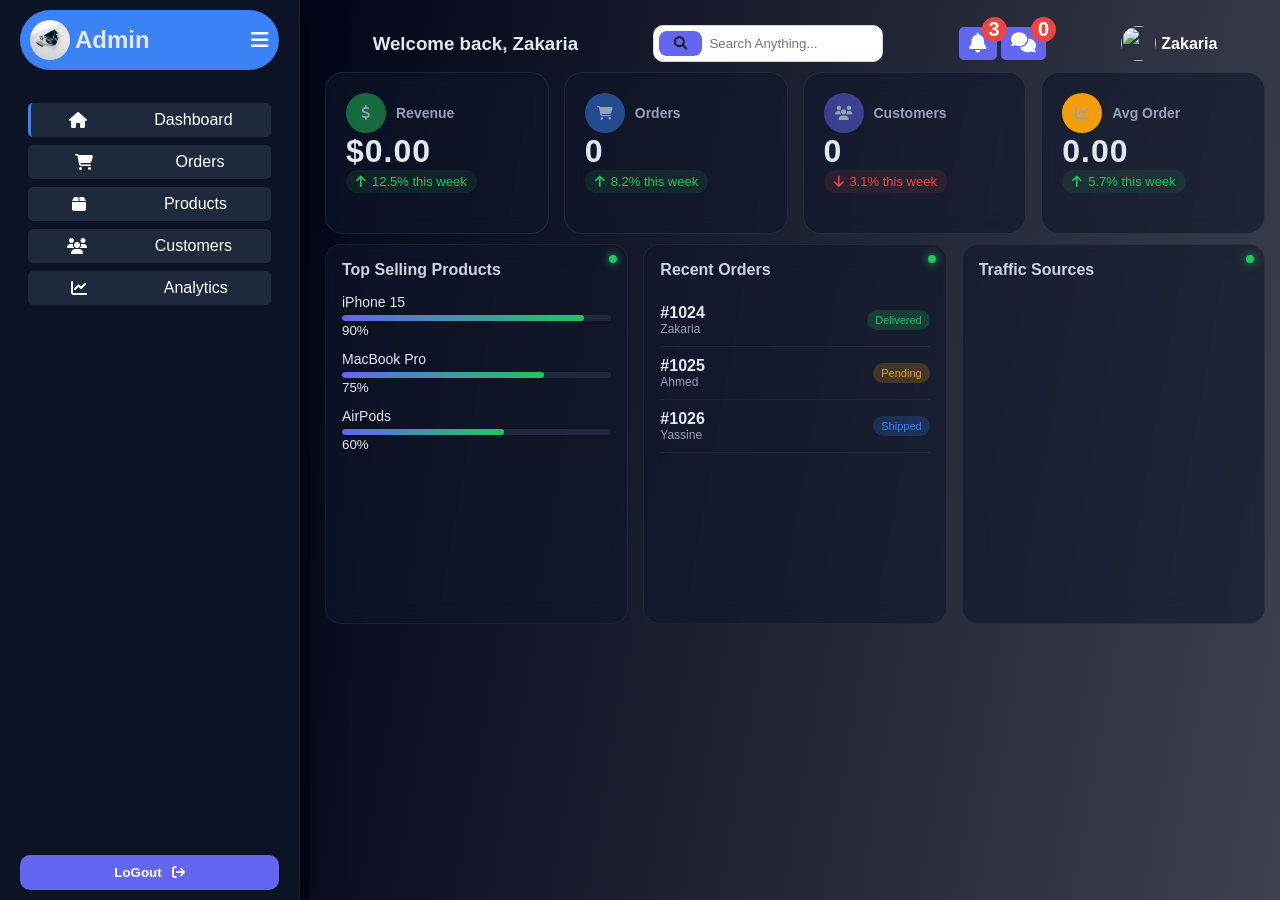
==== dashboard.html @ 1eeadce0 "Add files via upload" ====
<!DOCTYPE html>
<html lang="en">
<head>
  <meta charset="UTF-8" />
  <title>Dashboard</title>
  <link rel="stylesheet" href="css/dashboard.css" />
  <link rel="stylesheet" href="https://cdnjs.cloudflare.com/ajax/libs/font-awesome/6.5.0/css/all.min.css">
</head>
<body>

<div class="dashboard">

  <!-- Sidebar -->
  <aside class="sidebar">
    <div class="top-sidebar">
      <h2 class="logo">
        <a href="dashboard.html">
          <img src="assest/banner/christopher-gower-_aXa21cf7rY-unsplash.jpg" alt="">
        </a><span>Admin</span>
      </h2>
      <button id="toggle-btn">
        <i class="fa-solid fa-bars"></i>
      </button>
    </div>
    <ul>
      <li><a href="dashboard.html" class="active">
        <i class="fa-solid fa-house"></i> <span>Dashboard</span>
      </a></li>
      <li><a href="">
        <i class="fa-solid fa-cart-shopping"></i> <span>Orders</span></li>
      </a>
      <li>
        <a href=""><i class="fa-solid fa-box"></i> <span>Products</span></a>
      </li>
      <li>
        <a href=""><i class="fa-solid fa-users"></i> <span>Customers</span></a>
      </li>
      <li>
        <a href=""><i class="fa-solid fa-chart-line"></i> <span>Analytics</span></a>
      </li>
    </ul>
    <button class="logout">
      <a href="index.html">
        <span> LoGout</span>
        <i class="fa fa-sign-out" aria-hidden="true"></i>
      </a>
    </button>
  </aside>

  <!-- Main -->
  <main class="main">

    <!-- Topbar -->
    <div class="topbar">
      <h3>Welcome back, Zakaria</h3>
        <div class="content-search">
          <button class="btn-search">
            <i class="fa fa-search"></i>
          </button>
          <input type="text" placeholder="Search Anything..." />
      </div>
      <div class="content-buttons">
        <button id="fa-bell">
          <i class="fas fa-bell"></i>
          <span class="num-btn">3</span>
        </button>
        <button id="fa-comments">
          <!-- <i class="fa-solid fa-message"></i> أيقونة رسالة عادية -->
          <i class="fa-solid fa-comments"></i> <!-- أيقونة محادثات متعددة -->
          <span class="num-btn">0</span>
        </button>
      </div>
      <div class="user">
        <img src="assest/banner/photo-1607082350899-7e105aa886ae.jpeg" width="50px" alt="">
        <span>Zakaria</span>
      </div>
    </div>

    <!-- cards -->
    <div class="cards">

    <!-- Revenue -->
    <div class="card delay-1">
      <div class="card-top">
        <div class="card-title">
          <div class="icon green">
            <i class="fa-solid fa-dollar-sign"></i>
          </div>
          <span>Revenue</span>
        </div>
      </div>
    
      <h1 id="revenue">$0</h1>
    
      <div class="card-bottom">
        <span class="trend up">
          <i class="fa-solid fa-arrow-up"></i> 12.5% this week
        </span>
        <canvas class="mini-chart"></canvas>
      </div>
    </div>
  
    <!-- Orders -->
    <div class="card delay-2">
      <div class="card-top">
        <div class="card-title">
          <div class="icon blue">
            <i class="fa-solid fa-cart-shopping"></i>
          </div>
          <span>Orders</span>
        </div>
      </div>
    
      <h1 id="orders">0</h1>
    
      <div class="card-bottom">
        <span class="trend up">
          <i class="fa-solid fa-arrow-up"></i> 8.2% this week
        </span>
        <canvas class="mini-chart"></canvas>
      </div>
    </div>
  
    <!-- Customers -->
    <div class="card delay-3">
      <div class="card-top">
        <div class="card-title">
          <div class="icon purple">
            <i class="fa-solid fa-users"></i>
          </div>
          <span>Customers</span>
        </div>
      </div>
    
      <h1 id="customers">0</h1>
    
      <div class="card-bottom">
        <span class="trend down">
          <i class="fa-solid fa-arrow-down"></i> 3.1% this week
        </span>
        <canvas class="mini-chart"></canvas>
      </div>
    </div>
  
    <!-- Avg -->
    <div class="card delay-4">
      <div class="card-top">
        <div class="card-title">
          <div class="icon orange">
            <i class="fa-solid fa-chart-line"></i>
          </div>
          <span>Avg Order</span>
        </div>
      </div>
    
      <h1 id="avg">0</h1>
    
      <div class="card-bottom">
        <span class="trend up">
          <i class="fa-solid fa-arrow-up"></i> 5.7% this week
        </span>
        <canvas class="mini-chart"></canvas>
      </div>
    </div>
  
  </div>

  <!-- Analytics Section -->
<div class="analytics">

  <!-- Top Selling Products -->
  <div class="widget delay-1">
    <h3>Top Selling Products</h3>

    <div class="product">
      <span>iPhone 15</span>
      <div class="bar"><div style="width: 90%"></div></div>
      <small>90%</small>
    </div>

    <div class="product">
      <span>MacBook Pro</span>
      <div class="bar"><div style="width: 75%"></div></div>
      <small>75%</small>
    </div>

    <div class="product">
      <span>AirPods</span>
      <div class="bar"><div style="width: 60%"></div></div>
      <small>60%</small>
    </div>
  </div>

  <!-- Recent Orders -->
  <div class="widget delay-2">
    <h3>Recent Orders</h3>

    <div class="order">
      <div>
        <strong>#1024</strong>
        <p>Zakaria</p>
      </div>
      <span class="status delivered">Delivered</span>
    </div>

    <div class="order">
      <div>
        <strong>#1025</strong>
        <p>Ahmed</p>
      </div>
      <span class="status pending">Pending</span>
    </div>

    <div class="order">
      <div>
        <strong>#1026</strong>
        <p>Yassine</p>
      </div>
      <span class="status shipped">Shipped</span>
    </div>
  </div>

  <!-- Traffic Sources -->
  <div class="widget delay-3">
    <h3>Traffic Sources</h3>

    <canvas id="trafficChart"></canvas>
  </div>

</div>

  </main>
</div>

<script src="https://cdn.jsdelivr.net/npm/chart.js"></script>
<script src="js/dashboard.js"></script>

</body>
</html>
---- css/dashboard.css ----
:root {
  --bg: #020617;
  --surface: #0f172a;
  --surface-2: #1e293b;

  --text: #e2e8f0;
  --muted: #94a3b8;

  --primary: #6366f1;
  --primary-light: #818cf8;

  --green: #22c55e;

  --red: #ef4444;

  --orange: #f59e0b;

  --blue: #3b82f6;

  --glow-purple: rgba(99,102,241,0.5);
  --glow-blue: rgba(59,130,246,0.5);
  --glow-green: rgba(34,197,94,0.5);

  --grad-1: linear-gradient(135deg, #6366f1, #8b5cf6);
  --grad-2: linear-gradient(135deg, #3b82f6, #06b6d4);
  --grad-3: linear-gradient(135deg, #22c55e, #4ade80);
  --grad-4: linear-gradient(135deg, #f59e0b, #f97316);

  --radius: 15px;
}

* {
  margin: 0;
  padding: 0;
  box-sizing: border-box;
  font-family: sans-serif;
}

body {
  background: var(--bg);
  color: var(--text);
  overflow-x: hidden;
}

.dashboard {
  display: flex;
  height: 100vh;
  overflow: hidden;
  gap: 10px;
}

/* Sidebar */
.sidebar {
  display: flex;
  flex-direction: column;
  width: 300px;
  backdrop-filter: blur(12px);
  background: rgba(15, 23, 42, 0.8);
  border-right: 1px solid rgba(255,255,255,0.05);
  box-shadow: 0 0 40px rgba(0,0,0,0.4);
  padding: 10px 20px;
  transition: 0.5s;
}

.sidebar.closed {
  width: 130px;
}

.top-sidebar {
    display: flex;
    justify-content: space-between;
    background: var(--blue);
    padding: 10px;
    border-radius: 50px;
}

.logo {
    display: flex;
    justify-content: space-between;
    align-items: center;
    width: 50px;
}

.logo a {
    display: flex;
    align-items: center;
}

.logo img {
    width: 40px;
    height: 40px;
    border-radius: 50%;
    margin-right: 5px;
    transition: 0.3s;
}

.logo img:hover {
    box-shadow: 0 0 30px #8b5cf6;
}

/* زر */
#toggle-btn {
  background: none;
  border: none;
  color: white;
  font-size: 20px;
  cursor: pointer;
}

/* اخفاء النص */
.sidebar.closed .logo span {
    display: none;
}

.sidebar.closed li span {
  display: none;
}

.sidebar ul {
    margin-top: 25px;
    cursor: pointer;
}

.sidebar ul li {
    list-style: none;
}

.sidebar ul li a{
    display: flex;
    justify-content: space-around;
    align-items: center;
    text-decoration: none;
    background: var(--surface-2);
    color: white;
    padding: 8px 5px;
    border-radius: 5px;
    margin: 8px;
    transition:all 0.5s;
    cursor: pointer;
}

.sidebar ul li a:hover {
    box-shadow: 0 0 10px #8b5cf6;
    background: var(--grad-1);
}

li a.active{
    border-left: 3px solid #3b82f6;
}

.logout {
    background-color: transparent;
    border: none;
    margin-top: auto;
}

.logout a{
    display: flex;
    align-items: center;
    justify-content: center;
    text-decoration: none;
    gap: 10px;
    align-items: center;
    background: var(--primary);
    border: none;
    padding: 10px 20px;
    border-radius: 10px;
    font-weight: bold;
    color: white;
    cursor: pointer;
    transition: 0.5s;
}

.logout a:hover {
    background: var(--red);
    transform: translateY(-2px);
    box-shadow: 0 0 10px #06b6d4;
}

.logout a:active {
    transform: scale(0.95);
}

/* Main */
.main {
    width: 100%;
    background: linear-gradient(100deg,#020617, rgba(255, 255, 255, 0.237));
    padding-bottom: 20px;
    flex: 1;
    overflow-y: auto;
    padding: 15px;
}

.topbar {
    display: flex;
    align-items: center;
    justify-content: space-around;
    height: fit-content;
    padding: 10px;
    width: 100%;
}

.content-search {
    display: flex;
    background-color: #fff;
    border-radius: 10px;
    padding: 5px 5px;
    padding-right: 10px;
    border: 1px solid #d1d5db;
    width: 25%;
    transition: all .5s ease;
}

.content-search:active {
    box-shadow: 0 0 0 3px rgba(6, 182, 212, 0.3);
    outline: 2px solid #06b6d4;
    
    outline-offset: 2px;
}

.content-search input {
    border: none;
    outline: none;
    width: 100%;
    padding-left: 5px;
    border-radius: 5px;
}

.content-search button {
    background-color: var(--primary);
    padding: 5px 15px;
    border: none;
    border-radius: 8px;
    cursor: pointer;
    margin-right: 2px;
    transition: 0.3s ease;
}

.content-search button:active {
    transform: scale(0.95);
    color: white;
}

.content-search button:hover {
    background: #818cf8;
}

.user {
    display: flex;
    align-items: center;
    width: fit-content;
    font-weight: bold;
    color: white;
}

.user img {
    width: 35px;
    height: 35px;
    border-radius: 50%;
    margin-right: 5px;
}

.content-buttons button {
    position: relative;
    background: #6366f1;
    color: white;
    border: none;
    padding: 5px 10px;
    border-radius: 5px;
    font-weight: bold;
    font-size: 20px;
    transition: 0.3s;
    cursor: pointer;
}

.content-buttons button:hover {
    background: var(--glow-purple);
    box-shadow: 0 0 4px 1px #fff;
}

.num-btn {
    position: absolute;
    top: -10px;
    right: -10px;
    background-color: var(--red);
    border: none;
    display: flex;
    justify-content: center;
    align-items: center;
    width: 25px;
    height: 25px;
    border-radius: 50%;
    z-index: 1;
}

/* Cards */
.cards {
  display: grid;
  grid-template-columns: repeat(auto-fit, minmax(220px, 1fr));
  gap: 15px;
}

.card {
  background: linear-gradient(145deg, #0f172a, #0b1220);
  border: 1px solid rgba(255,255,255,0.05);
  border-radius: 18px;
  padding: 20px;
  position: relative;
  transition: 0.3s;
  overflow: hidden;
  background: rgba(15, 23, 42, 0.6);
  backdrop-filter: blur(10px);
  border: 1px solid rgba(255,255,255,0.08);

  opacity: 0;
  transform: translateY(30px);

  animation: fadeUp 0.6s ease forwards;
}

.card:hover {
  transform: translateY(-8px) scale(1.02);
  box-shadow: 0 0 25px rgba(99,102,241,0.25);
  opacity: 0.8;
  transition: 0.3s ease;
}

.delay-1 { animation-delay: 0.1s; }
.delay-2 { animation-delay: 0.2s; }
.delay-3 { animation-delay: 0.3s; }
.delay-4 { animation-delay: 0.4s}

@keyframes fadeUp {
  to {
    opacity: 1;
    transform: translateY(0);
  }
}

.card-top {
  display: flex;
  justify-content: space-between;
  align-items: center;
}

.card-title {
  display: flex;
  align-items: center;
  gap: 10px;
  font-weight: bold;
  color: var(--muted);
}

.card-title span {
  font-size: 14px;
  color: var(--muted);
}

.card h1 {
  font-size: 32px;
  font-weight: bold;
  letter-spacing: 1px;
}

.icon {
  display: flex;
  justify-content: center;
  align-items: center;
  width: 40px;
  height: 40px;
  aspect-ratio: 1 / 1;
  border-radius: 50%;
  font-size: 14px;
}

.icon.green { background: var(--glow-green);}
.icon.blue {background: var(--glow-blue);}
.icon.purple { background: var(--glow-purple);}
.icon.orange { background: var(--orange);}

.card-bottom {
  display: flex;
  flex-direction: column;
  gap: 10px;
}

.trend {
  display: flex;
  align-items: center;
  gap: 6px;
  font-size: 13px;
  padding: 4px 10px;
  border-radius: 20px;
  width: fit-content;
}

.trend.up {
  background: rgba(34,197,94,0.1);
  color: var(--green);
}

.trend.down {
  background: rgba(239,68,68,0.1);
  color: var(--red);
}

.mini-chart {
  width: 100%;
  height: 10px;
  opacity: 0.8;
}

/* analytics */

.analytics {
  display: grid;
  grid-template-columns: repeat(auto-fit, minmax(280px, 1fr));
  gap: 15px;

  margin-top: 10px;
  align-items: stretch;
}

/* widget box */
.widget {
  position: relative;
  background: rgba(15, 23, 42, 0.6);
  backdrop-filter: blur(12px);
  border: 1px solid rgba(255,255,255,0.06);
  border-radius: 16px;
  overflow: hidden;

  height: 380px;
  overflow: hidden;
  padding: 16px;
  display: flex;
  flex-direction: column;

  transition: transform 0.3s ease, box-shadow 0.3s ease, border-color 0.3s ease;
  animation: fadeUp 0.6s ease forwards;
}

.delay-1 { animation-delay: 0.1s; }
.delay-2 { animation-delay: 0.2s; }
.delay-3 { animation-delay: 0.3s; }
.delay-4 { animation-delay: 0.4s}

@keyframes fadeUp {
  to {
    opacity: 1;
    transform: translateY(0);
  }
}

.widget:hover {
  transform: translateY(-6px);
  box-shadow: 0 10px 30px rgba(99,102,241,0.25);
  border-color: rgba(99,102,241,0.4);
}

.widget-header {
  display: flex;
  justify-content: space-between;
  align-items: center;

  margin-bottom: 12px;
}

.widget-body {
  display: flex;
  flex-direction: column;
  overflow-y: auto;
  padding-right: 5px;
  gap: 10px;
  flex: 1;
}

.widget::before {
  content: "";
  position: absolute;
  top: 10px;
  right: 10px;

  width: 8px;
  height: 8px;
  border-radius: 50%;

  background: var(--green);
  box-shadow: 0 0 10px var(--green);
}

.widget.loading {
  opacity: 0.6;
  pointer-events: none;
}

.widget.empty {
  display: flex;
  align-items: center;
  justify-content: center;
  color: var(--muted);
}

/* title */
.widget h3 {
  margin-bottom: 15px;
  font-size: 16px;
  color: #cbd5e1;
}

/* PRODUCTS */
.product {
  margin-bottom: 12px;
}

.product span {
  font-size: 14px;
  display: block;
  margin-bottom: 5px;
}

.bar {
  height: 6px;
  background: #1e293b;
  border-radius: 10px;
  overflow: hidden;
}

.bar div {
  height: 100%;
  background: linear-gradient(90deg, #6366f1, #22c55e);
  border-radius: 10px;
    transition: width 0.5s ease;
}

/* ORDERS */
.order {
  display: flex;
  justify-content: space-between;
  align-items: center;
  padding: 10px 0;
  border-bottom: 1px solid rgba(255,255,255,0.05);
  min-height: 50px;
}

.order p {
  font-size: 12px;
  color: #94a3b8;
}

.status {
  font-size: 11px;
  padding: 4px 8px;
  border-radius: 12px;
}

.delivered {
  background: rgba(34,197,94,0.2);
  color: #22c55e;
}

.pending {
  background: rgba(245,158,11,0.2);
  color: #f59e0b;
}

.shipped {
  background: rgba(59,130,246,0.2);
  color: #3b82f6;
}
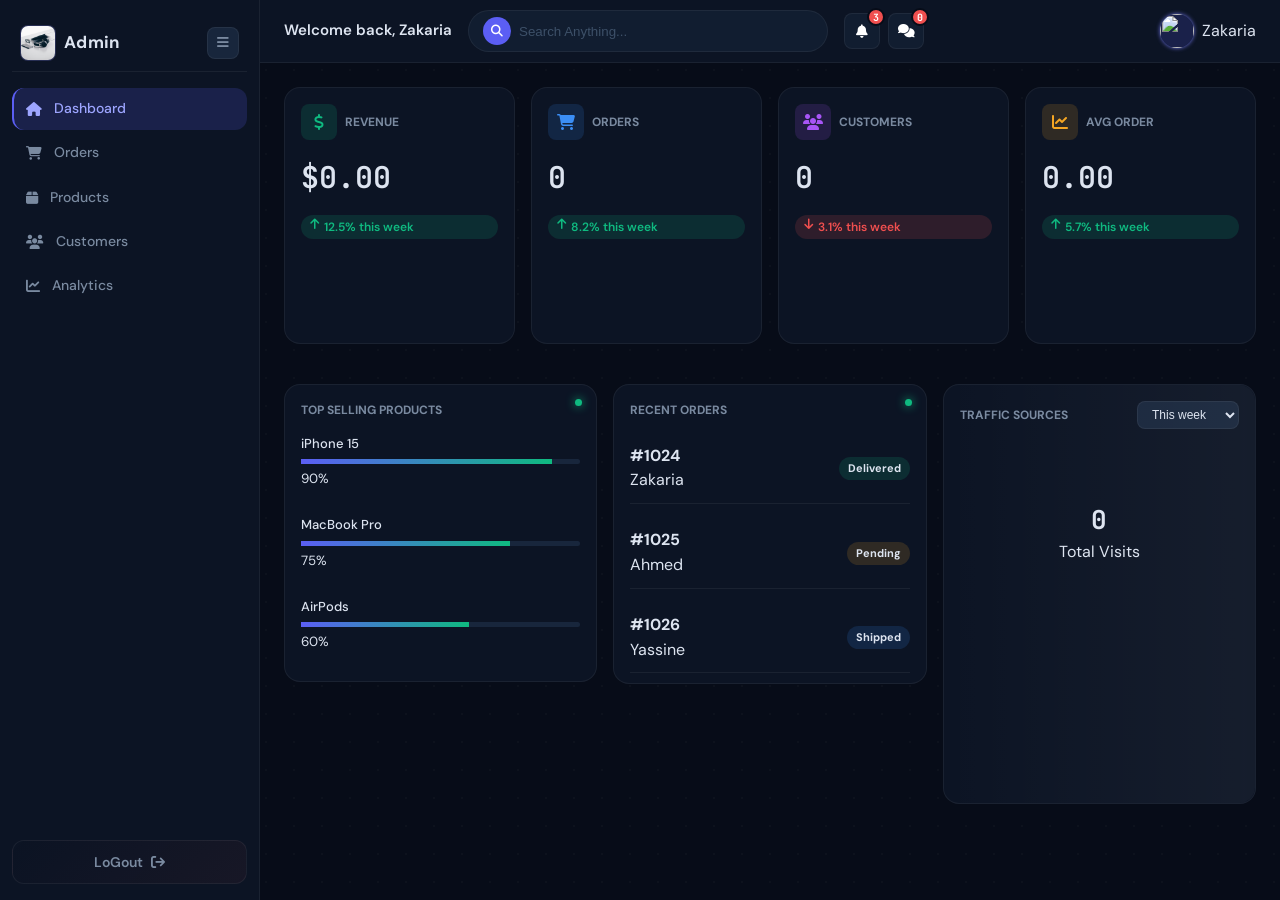
==== commit 3b7eeda2: "Add files via upload" ====
--- a/dashboard.html
+++ b/dashboard.html
@@ -3,7 +3,16 @@
 <head>
   <meta charset="UTF-8" />
   <title>Dashboard</title>
-  <link rel="stylesheet" href="css/dashboard.css" />
+  <link rel="stylesheet" href="css/01-design-tokens.css">
+  <link rel="stylesheet" href="css/02-reset-base.css">
+  <link rel="stylesheet" href="css/03-layout-sidebar.css">
+  <link rel="stylesheet" href="css/04-topbar-main.css">
+  <link rel="stylesheet" href="css/06-animations.css">
+  <link rel="stylesheet" href="css/07-cards.css">
+  <link rel="stylesheet" href="css/08-analytics.css">
+  <link rel="stylesheet" href="css/09-widget-products-orders.css">
+  <link rel="stylesheet" href="css/10-traffic-widget.css">
+  <link rel="stylesheet" href="css/11-responsive.css">
   <link rel="stylesheet" href="https://cdnjs.cloudflare.com/ajax/libs/font-awesome/6.5.0/css/all.min.css">
 </head>
 <body>
@@ -122,7 +131,7 @@
     </div>
   
     <!-- Customers -->
-    <div class="card delay-3">
+    <div class="card delay-3" >
       <div class="card-top">
         <div class="card-title">
           <div class="icon purple">
@@ -221,15 +230,36 @@
   </div>
 
   <!-- Traffic Sources -->
-  <div class="widget delay-3">
+   <div class="traffic-widget-pro">
+
+  <!-- Header -->
+  <div class="tw-header">
     <h3>Traffic Sources</h3>
 
-    <canvas id="trafficChart"></canvas>
-  </div>
-
-</div>
-
-  </main>
+    <select id="twFilter">
+      <option value="week">This week</option>
+      <option value="month">This month</option>
+      <option value="year">This year</option>
+    </select>
+  </div>
+
+  <!-- Chart -->
+  <div class="tw-chart-box">
+    <canvas id="twChart"></canvas>
+
+    <div class="tw-center">
+      <h2 id="twTotal">0</h2>
+      <span>Total Visits</span>
+    </div>
+  </div>
+
+  <!-- List -->
+  <div class="tw-list" id="twList"></div>
+
+  <!-- States -->
+  <div class="tw-empty hidden">No data available</div>
+  <div class="tw-loading" id="twLoading"></div>
+
 </div>
 
 <script src="https://cdn.jsdelivr.net/npm/chart.js"></script>
--- a/css/01-design-tokens.css
+++ b/css/01-design-tokens.css
@@ -0,0 +1,75 @@
+@import url('https://fonts.googleapis.com/css2?family=DM+Sans:wght@400;500;600;700&family=JetBrains+Mono:wght@400;600&display=swap');
+
+/* ══════════════════════════════
+   DESIGN TOKENS
+══════════════════════════════ */
+:root {
+  /* Backgrounds */
+  --bg:        #070c18;
+  --surface:   #0c1424;
+  --surface-2: #111d30;
+  --surface-3: #18263c;
+  --surface-4: #1e2f47;
+
+  /* Text */
+  --text:    #dde4f0;
+  --muted:   #7a8aa0;
+  --subtle:  #3d5068;
+
+  /* Brand */
+  --primary:      #5b5ef4;
+  --primary-dim:  rgba(91, 94, 244, 0.18);
+  --primary-glow: rgba(91, 94, 244, 0.35);
+
+  /* Semantic colours */
+  --green:      #0fba80;
+  --green-dim:  rgba(15, 186, 128, 0.15);
+  --red:        #f04f4f;
+  --red-dim:    rgba(240, 79, 79, 0.15);
+  --orange:     #f5a623;
+  --orange-dim: rgba(245, 166, 35, 0.15);
+  --blue:       #3b8ef5;
+  --blue-dim:   rgba(59, 142, 245, 0.15);
+  --purple:     #a855f7;
+  --purple-dim: rgba(168, 85, 247, 0.15);
+
+  /* Chart colours (must match COLORS array in dashboard.js) */
+  --c0: #6366f1;
+  --c1: #22c55e;
+  --c2: #f59e0b;
+  --c3: #3b82f6;
+
+  /* Borders */
+  --border:       rgba(255, 255, 255, 0.06);
+  --border-hover: rgba(255, 255, 255, 0.12);
+
+  /* Radius */
+  --r-sm:   8px;
+  --r-md:   12px;
+  --r-lg:   16px;
+  --r-xl:   22px;
+  --r-full: 9999px;
+
+  /* Spacing */
+  --s1: 4px;   --s2: 8px;   --s3: 12px;
+  --s4: 16px;  --s5: 24px;  --s6: 32px;
+
+  /* Typography */
+  --font-body: 'DM Sans', system-ui, sans-serif;
+  --font-mono: 'JetBrains Mono', 'Courier New', monospace;
+
+  /* Shadows */
+  --shadow-sm: 0 2px 8px  rgba(0, 0, 0, 0.35);
+  --shadow-md: 0 6px 24px rgba(0, 0, 0, 0.45);
+  --shadow-lg: 0 16px 48px rgba(0, 0, 0, 0.55);
+
+  /* Sidebar widths */
+  --sidebar-open:     260px;
+  --sidebar-closed:   72px;
+
+  /* Transitions */
+  --ease:   cubic-bezier(.4, 0, .2, 1);
+  --fast:   160ms;
+  --normal: 320ms;
+  --slow:   560ms;
+}
--- a/css/03-layout-sidebar.css
+++ b/css/03-layout-sidebar.css
@@ -0,0 +1,162 @@
+/* ══════════════════════════════
+   LAYOUT — DASHBOARD SHELL
+══════════════════════════════ */
+.dashboard {
+  display: flex;
+  height: 100vh;
+  overflow: hidden;
+  animation: fadeUp 0.5s ease;
+}
+
+/* ══════════════════════════════
+   SIDEBAR
+══════════════════════════════ */
+.sidebar {
+  width: var(--sidebar-open);
+  flex-shrink: 0;
+  display: flex;
+  flex-direction: column;
+  padding: var(--s4) var(--s3);
+  background: var(--surface);
+  border-right: 1px solid var(--border);
+  transition: width var(--normal) var(--ease);
+  overflow: hidden;
+  z-index: 100;
+}
+
+.sidebar.closed {
+  width: var(--sidebar-closed);
+}
+
+/* Top sidebar */
+.top-sidebar {
+  display: flex;
+  align-items: center;
+  justify-content: space-between;
+  gap: var(--s2);
+  padding: 8px var(--s2) 10px;
+  margin-bottom: var(--s3);
+  border-bottom: 1px solid var(--border);
+  min-height: 56px;
+}
+
+.logo {
+  display: flex;
+  align-items: center;
+  gap: var(--s2);
+  font-size: 17px;
+  font-weight: 700;
+  color: var(--text);
+  white-space: nowrap;
+  overflow: hidden;
+  flex: 1;
+}
+
+.logo a { display: flex; align-items: center; flex-shrink: 0; }
+
+.logo img {
+  width: 36px;
+  height: 36px;
+  border-radius: var(--r-sm);
+  object-fit: cover;
+  background: var(--primary-dim);
+  border: 1px solid var(--border);
+}
+
+.logo span {
+  letter-spacing: 0.3px;
+  transition: opacity var(--fast) var(--ease), width var(--fast) var(--ease);
+}
+
+.sidebar.closed .logo span,
+.sidebar.closed li span,
+.sidebar.closed .logout a span {
+  opacity: 0;
+  width: 0;
+  overflow: hidden;
+  display: inline-block;
+}
+
+/* Toggle */
+#toggle-btn {
+  background: var(--surface-3);
+  border: 1px solid var(--border);
+  color: var(--muted);
+  width: 32px;
+  height: 32px;
+  border-radius: var(--r-sm);
+  display: flex;
+  align-items: center;
+  justify-content: center;
+}
+
+#toggle-btn:hover {
+  background: var(--surface-4);
+  color: var(--text);
+}
+
+/* nav */
+.sidebar ul {
+  flex: 1;
+  display: flex;
+  flex-direction: column;
+  gap: 2px;
+  margin-top: var(--s1);
+}
+
+.sidebar ul li a {
+  display: flex;
+  align-items: center;
+  gap: var(--s3);
+  padding: 10px var(--s3);
+  border-radius: var(--r-md);
+  color: var(--muted);
+  font-size: 14px;
+  font-weight: 500;
+  border-left: 2px solid transparent;
+}
+
+.sidebar ul li a:hover {
+  background: var(--surface-2);
+  color: var(--text);
+}
+
+.sidebar ul li a.active {
+  background: var(--primary-dim);
+  color: #9da5ff;
+  border-left-color: var(--primary);
+}
+
+.logout {
+  margin-top: auto;
+  padding-top: var(--s3);
+  border-top: 1px solid var(--border);
+  width: 100%;
+  display: flex;
+  background: transparent;
+  border: none;
+}
+
+.logout a {
+  width: 100%;
+  display: flex;
+  align-items: center;
+  justify-content: center;
+  gap: var(--s2);
+  padding: 12px var(--s3);
+  border-radius: var(--r-md);
+  font-weight: 600;
+  font-size: 14px;
+  color: var(--muted);
+  background: linear-gradient(135deg, transparent, rgba(240,79,79,0.05));
+  border: 1px solid var(--border);
+  transition: all var(--normal) var(--ease);
+}
+
+.logout a:hover {
+  transform: translateY(-2px);
+  background: var(--red-dim);
+  border-color: rgba(240,79,79,0.4);
+  color: #ff6b6b;
+  box-shadow: 0 8px 20px rgba(240,79,79,0.15);
+}
--- a/css/04-topbar-main.css
+++ b/css/04-topbar-main.css
@@ -0,0 +1,184 @@
+/* ══════════════════════════════
+   MAIN AREA
+══════════════════════════════ */
+.main {
+  flex: 1;
+  display: flex;
+  flex-direction: column;
+  overflow: hidden;
+  overflow-y: auto;
+  scroll-behavior: smooth;
+}
+
+.main > * {
+  animation: fadeUp 0.6s var(--ease) both;
+}
+
+.main::-webkit-scrollbar {
+  width: 6px;
+}
+
+.main::-webkit-scrollbar-thumb {
+  background: var(--surface-4);
+  border-radius: 10px;
+}
+
+/* TOPBAR */
+.topbar {
+  display: flex;
+  align-items: center;
+  gap: var(--s4);
+  padding: 10px var(--s5);
+  background: var(--surface);
+  border-bottom: 1px solid var(--border);
+  min-height: 60px;
+}
+
+.topbar h3 {
+  font-size: 15px;
+  font-weight: 600;
+}
+
+/* SEARCH */
+.content-search {
+  display: flex;
+  align-items: center;
+  gap: var(--s2);
+  background: var(--surface-2);
+  border: 1px solid var(--border);
+  border-radius: var(--r-full);
+  padding: 6px 14px;
+  flex: 1;
+  max-width: 360px;
+  transition: all var(--normal) var(--ease);
+}
+
+.content-search:focus-within {
+  border-color: var(--primary);
+  box-shadow: 0 0 0 4px var(--primary-glow);
+  transform: translateY(-1px);
+}
+
+.content-search input {
+  background: transparent;
+  border: none;
+  outline: none;
+  color: var(--text);
+  width: calc(100% - 20px);
+}
+
+/* buttons */
+
+.content-buttons {
+  display: flex;
+  gap: var(--s2);
+}
+
+.content-buttons button {
+  position: relative;
+  background: var(--surface-2);
+  border: 1px solid var(--border);
+  width: 36px;
+  height: 36px;
+  border-radius: var(--r-sm);
+  color: white;
+  transition: all var(--normal);
+}
+
+.content-buttons button::after {
+  content: "";
+  position: absolute;
+  inset: 0;
+  background: radial-gradient(circle, rgba(255,255,255,0.12), transparent 60%);
+  opacity: 0;
+  transition: opacity var(--fast);
+}
+
+.content-buttons button:hover::after {
+  opacity: 1;
+}
+
+.content-buttons button:hover {
+  transform: translateY(-2px);
+  border-color: var(--border-hover);
+}
+
+/* user */
+.user {
+  display: flex;
+  align-items: center;
+  gap: var(--s2);
+  margin-left: auto;
+}
+
+.user img {
+  width: 34px;
+  height: 34px;
+  border-radius: var(--r-full);
+}
+
+/* SEARCH INPUT PLACEHOLDER */
+.content-search{
+  cursor: pointer;
+}
+
+.content-search input::placeholder {
+  color: var(--subtle);
+}
+
+/* SEARCH BUTTON */
+.btn-search {
+  background: var(--primary);
+  border: none;
+  color: #fff;
+  width: 28px;
+  height: 28px;
+  border-radius: var(--r-full);
+  display: flex;
+  align-items: center;
+  justify-content: center;
+  font-size: 12px;
+  flex-shrink: 0;
+  transition: background var(--fast), transform var(--fast);
+}
+
+.btn-search:hover {
+  background: #6b70e0;
+}
+
+.btn-search:active {
+  transform: scale(0.93);
+}
+
+/* NOTIFICATION BADGE */
+.num-btn {
+  position: absolute;
+  top: -6px;
+  right: -6px;
+  background: var(--red);
+  color: #fff;
+  font-size: 10px;
+  font-weight: 700;
+  font-family: var(--font-mono);
+  width: 18px;
+  height: 18px;
+  border-radius: var(--r-full);
+  display: flex;
+  align-items: center;
+  justify-content: center;
+  border: 2px solid var(--bg);
+}
+
+.num-btn.hide {
+  opacity: 0;
+  transform: scale(0.9);
+}
+
+/* USER IMAGE FALLBACK */
+.user {
+  cursor: pointer;
+}
+.user img {
+  background: var(--primary-dim);
+  box-shadow: 0 0 4px #6b70e0;
+}
--- a/css/06-animations.css
+++ b/css/06-animations.css
@@ -0,0 +1,22 @@
+/* ══════════════════════════════
+   ANIMATIONS
+══════════════════════════════ */
+@keyframes fadeUp {
+  from { opacity: 0; transform: translateY(20px); }
+  to   { opacity: 1; transform: translateY(0); }
+}
+
+@keyframes pulseDot {
+  0%, 100% { opacity: 1;   box-shadow: 0 0 5px  var(--green); }
+  50%       { opacity: 0.4; box-shadow: 0 0 12px var(--green); }
+}
+
+@keyframes shimmer {
+  0%   { background-position: -600px 0; }
+  100% { background-position: 600px 0; }
+}
+
+.delay-1 { animation-delay: 60ms; }
+.delay-2 { animation-delay: 130ms; }
+.delay-3 { animation-delay: 200ms; }
+.delay-4 { animation-delay: 270ms; }
--- a/css/07-cards.css
+++ b/css/07-cards.css
@@ -0,0 +1,97 @@
+/* ══════════════════════════════
+   STAT CARDS
+══════════════════════════════ */
+.cards {
+  display: grid;
+  grid-template-columns: repeat(auto-fit, minmax(210px, 1fr));
+  gap: var(--s4);
+  padding: var(--s5);
+}
+
+.card {
+  animation: fadeUp var(--slow) var(--ease) forwards;
+  background: var(--surface);
+  border: 1px solid var(--border);
+  border-radius: var(--r-lg);
+  padding: var(--s4);
+  display: flex;
+  flex-direction: column;
+  gap: 14px;
+  opacity: 0;
+  transform: translateY(20px);
+  will-change: transform;
+  transition: transform var(--normal) var(--ease),
+              border-color var(--normal),
+              box-shadow var(--normal);
+}
+
+.card:hover {
+  transform: translateY(-8px) scale(1.01);
+  border-color: rgba(91,94,244,0.35);
+  box-shadow: 0 12px 30px rgba(0,0,0,0.45), 0 0 0 1px rgba(91,94,244,0.08);
+}
+
+.card-top {
+  display: flex;
+  justify-content: space-between;
+  align-items: center;
+}
+
+.card-title {
+  display: flex;
+  align-items: center;
+  gap: var(--s2);
+}
+
+.card-title span {
+  font-size: 12px;
+  font-weight: 700;
+  color: var(--muted);
+  text-transform: uppercase;
+}
+
+.icon {
+  width: 36px;
+  height: 36px;
+  border-radius: var(--r-sm);
+  display: flex;
+  align-items: center;
+  justify-content: center;
+}
+
+.icon.green  { background: var(--green-dim);  color: var(--green); }
+.icon.blue   { background: var(--blue-dim);   color: var(--blue); }
+.icon.purple { background: var(--purple-dim); color: var(--purple); }
+.icon.orange { background: var(--orange-dim); color: var(--orange); }
+
+.card h1 {
+  font-family: var(--font-mono);
+  font-size: clamp(22px, 2.5vw, 30px);
+  font-weight: 600;
+  color: var(--text);
+}
+
+.card-bottom {
+  display: flex;
+  flex-direction: column;
+  gap: var(--s2);
+}
+
+.trend {
+  display: inline-flex;
+  gap: 5px;
+  font-size: 12px;
+  font-weight: 600;
+  padding: 3px 9px;
+  border-radius: var(--r-full);
+}
+
+.trend.up   { background: var(--green-dim); color: var(--green); }
+.trend.down { background: var(--red-dim);   color: var(--red); }
+
+.mini-chart {
+  width: 100% !important;
+  height: 80px !important;
+  display: block;
+  opacity: 0.75;
+}
--- a/css/08-analytics.css
+++ b/css/08-analytics.css
@@ -0,0 +1,65 @@
+/* ══════════════════════════════
+   ANALYTICS SECTION
+══════════════════════════════ */
+.analytics {
+  display: grid;
+  grid-template-columns: repeat(auto-fit, minmax(270px, 1fr));
+  gap: var(--s4);
+  padding: var(--s4) var(--s5) var(--s5);
+}
+
+/* WIDGET BASE */
+.widget,
+.traffic-widget-pro {
+  background: var(--surface);
+  border: 1px solid var(--border);
+  border-radius: var(--r-lg);
+  padding: var(--s4);
+  height: fit-content;
+  max-height: 300px;
+  display: flex;
+  flex-direction: column;
+  gap: 14px;
+  position: relative;
+  overflow: hidden;
+}
+
+.widget:hover,
+.traffic-widget-pro:hover {
+  transform: translateY(-5px);
+  border-color: rgba(91, 94, 244, 0.35);
+  box-shadow: 0 8px 24px rgba(0,0,0,0.35);
+}
+
+.widget::before {
+  content: "";
+  position: absolute;
+  top: 14px;
+  right: 14px;
+  width: 6px;
+  height: 6px;
+  border-radius: 50%;
+  background: var(--green);
+}
+
+.widget h3,
+.traffic-widget-pro h3 {
+  font-size: 12px;
+  font-weight: 700;
+  color: var(--muted);
+  text-transform: uppercase;
+}
+
+/* WIDGET TEXT FIX */
+.widget > *:not(h3),
+.traffic-widget-pro > *:not(.tw-header) {
+  min-width: 0;
+}
+
+/* HOVER FIX (smooth movement) */
+.widget,
+.traffic-widget-pro {
+  transition: transform var(--normal) var(--ease),
+              border-color var(--normal),
+              box-shadow var(--normal);
+}
--- a/css/09-widget-products-orders.css
+++ b/css/09-widget-products-orders.css
@@ -0,0 +1,71 @@
+/* ══════════════════════════════
+   PRODUCTS WIDGET
+══════════════════════════════ */
+.widget {
+  position: relative;
+  overflow: hidden;
+  transition: all var(--normal) var(--ease);
+}
+
+.widget:hover {
+  transform: translateY(-6px);
+  border-color: rgba(91,94,244,0.3);
+}
+
+.widget::before {
+  content: "";
+  position: absolute;
+  top: 14px;
+  right: 14px;
+  width: 7px;
+  height: 7px;
+  border-radius: 50%;
+  background: var(--green);
+  box-shadow: 0 0 10px var(--green);
+  animation: pulseDot 2s infinite;
+}
+
+.product {
+  display: flex;
+  flex-direction: column;
+  gap: 5px;
+  margin-bottom: var(--s3);
+}
+
+.product span {
+  font-size: 13px;
+  font-weight: 500;
+}
+
+.bar {
+  height: 5px;
+  background: var(--surface-3);
+  border-radius: 999px;
+}
+
+.bar div {
+  height: 100%;
+  background: linear-gradient(90deg, var(--primary), var(--green));
+}
+
+/* ══════════════════════════════
+   ORDERS WIDGET
+══════════════════════════════ */
+.order {
+  display: flex;
+  justify-content: space-between;
+  align-items: center;
+  padding: 10px 0;
+  border-bottom: 1px solid var(--border);
+}
+
+.status {
+  font-size: 11px;
+  font-weight: 700;
+  padding: 3px 9px;
+  border-radius: var(--r-full);
+}
+
+.status.delivered { background: var(--green-dim); }
+.status.pending   { background: var(--orange-dim); }
+.status.shipped   { background: var(--blue-dim); }
--- a/css/10-traffic-widget.css
+++ b/css/10-traffic-widget.css
@@ -0,0 +1,134 @@
+/* ══════════════════════════════
+   TRAFFIC SOURCES WIDGET
+══════════════════════════════ */
+.traffic-widget-pro {
+  min-height: 420px;
+}
+
+/* header */
+.tw-header {
+  display: flex;
+  justify-content: space-between;
+  align-items: center;
+}
+
+/* filter */
+#twFilter {
+  background: var(--surface-3);
+  border: 1px solid var(--border);
+  color: var(--text);
+  font-size: 12px;
+  padding: 5px 10px;
+  border-radius: var(--r-sm);
+}
+
+/* chart */
+.tw-chart-box {
+  position: relative;
+  height: 180px;
+}
+
+#twChart {
+  position: absolute;
+  inset: 0;
+}
+
+/* center text */
+.tw-center {
+  position: absolute;
+  top: 50%;
+  left: 50%;
+  transform: translate(-50%,-50%);
+  text-align: center;
+}
+
+.tw-center h2 {
+  font-family: var(--font-mono);
+  font-size: 26px;
+}
+
+/* list */
+.tw-list {
+  display: flex;
+  flex-direction: column;
+  gap: 4px;
+  max-height: 180px;
+  overflow-y: auto;
+}
+
+.tw-item {
+  display: flex;
+  justify-content: space-between;
+  padding: 9px 10px;
+  border-radius: var(--r-sm);
+  cursor: pointer;
+}
+
+.tw-item:hover {
+  background: var(--surface-2);
+}
+
+.tw-item.active {
+  background: var(--primary-dim);
+}
+
+/* dot */
+.tw-dot {
+  width: 9px;
+  height: 9px;
+  border-radius: 50%;
+}
+
+/* states */
+.tw-empty {
+  text-align: center;
+  color: var(--muted);
+}
+
+.tw-loading {
+  position: absolute;
+  inset: 0;
+  background: linear-gradient(90deg, transparent, rgba(255,255,255,0.04), transparent);
+  animation: shimmer 1.4s infinite;
+}
+
+.hidden { display: none !important; }
+
+/* ACTIVE ITEM STATE */
+.tw-item.active {
+  background: var(--primary-dim);
+  border-color: rgba(91, 94, 244, 0.3);
+}
+
+/* HOVER EFFECT IMPROVEMENT */
+.tw-item:hover {
+  transform: translateX(3px);
+}
+
+/* LOADING OVERLAY */
+.tw-loading {
+  position: absolute;
+  inset: 0;
+  border-radius: var(--r-lg);
+  background: linear-gradient(
+    90deg,
+    transparent 0%,
+    rgba(255,255,255,0.04) 50%,
+    transparent 100%
+  );
+  background-size: 600px 100%;
+  animation: shimmer 1.4s ease infinite;
+}
+
+/* EMPTY STATE */
+.tw-empty {
+  text-align: center;
+  color: var(--muted);
+  font-size: 13px;
+  padding: var(--s5) 0;
+}
+
+/* HIDDEN UTILITY */
+.hidden {
+  display: none !important;
+}
--- a/css/11-responsive.css
+++ b/css/11-responsive.css
@@ -0,0 +1,65 @@
+/* ══════════════════════════════
+   RESPONSIVE
+══════════════════════════════ */
+@media (max-width: 900px) {
+  .topbar {
+    flex-wrap: wrap;
+    gap: var(--s2);
+  }
+
+  .content-search {
+    max-width: 100%;
+  }
+
+  .user {
+    margin-left: 0;
+  }
+}
+
+@media (max-width: 640px) {
+  .dashboard {
+    flex-direction: column;
+  }
+
+  .sidebar {
+    width: 100%;
+    flex-direction: row;
+  }
+
+  .cards {
+    grid-template-columns: 1fr 1fr;
+  }
+
+  .analytics {
+    grid-template-columns: 1fr;
+  }
+}
+
+/* MOBILE FIX: SIDEBAR */
+@media (max-width: 640px) {
+  .sidebar {
+    width: 100%;
+    flex-direction: row;
+    flex-wrap: wrap;
+    height: auto;
+  }
+
+  .sidebar.closed {
+    width: 100%;
+  }
+
+  /* MAIN SCROLL FIX */
+  .main {
+    overflow: visible;
+  }
+
+  /* CARDS GRID FIX */
+  .cards {
+    grid-template-columns: 1fr 1fr;
+  }
+
+  /* ANALYTICS STACK */
+  .analytics {
+    grid-template-columns: 1fr;
+  }
+}
